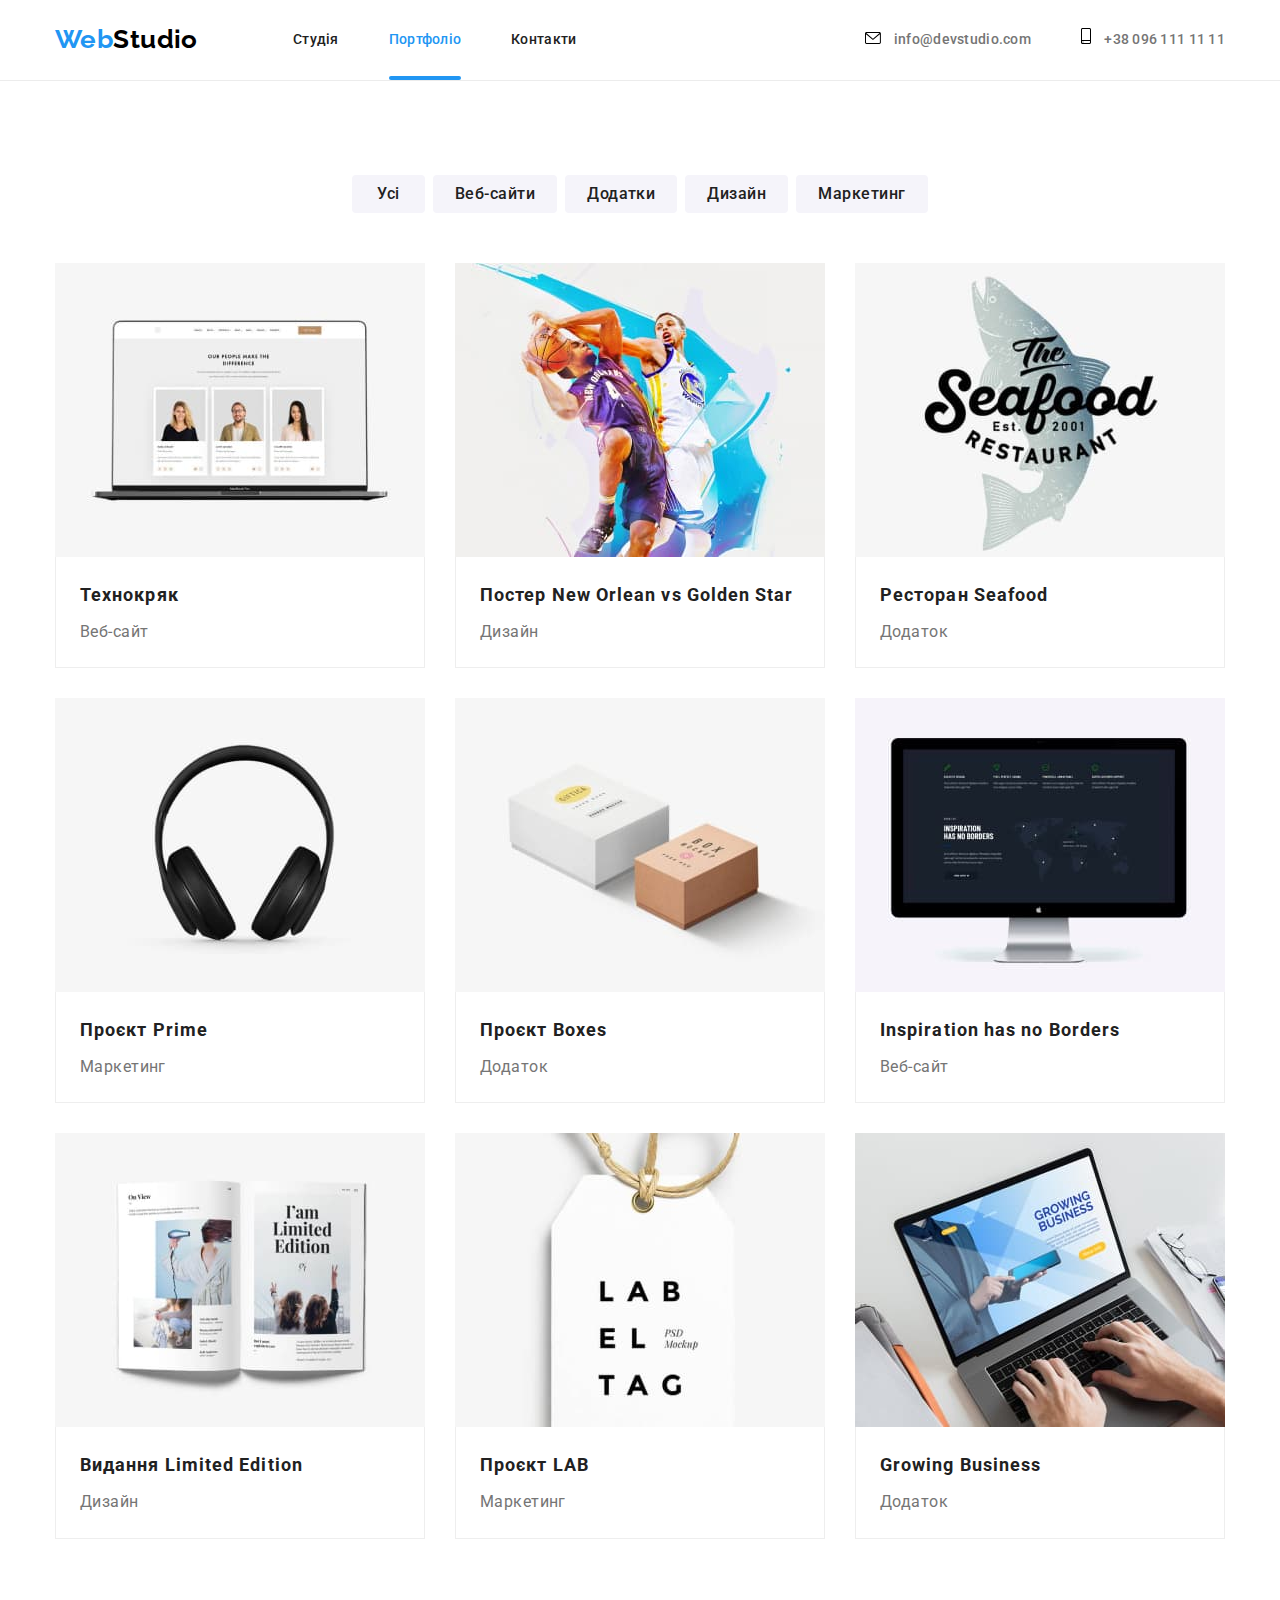
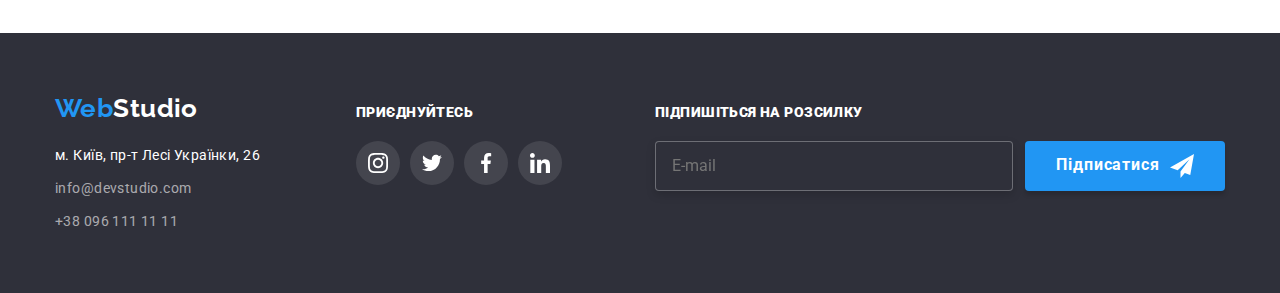
==== portfolio.html @ 0e0847c5 "копіює файли з д/з №7" ====
<!DOCTYPE html>
<html lang="uk">
  <head>
    <meta charset="UTF-8" />
    <meta http-equiv="X-UA-Compatible" content="IE=edge" />
    <meta name="viewport" content="width=device-width, initial-scale=1.0" />
    <title>Портфоліо</title>
    <link
      href="https://fonts.googleapis.com/css2?family=Raleway:wght@700&family=Roboto:wght@400;500;700;900&display=swap"
      rel="stylesheet"
    />
    <link
      rel="stylesheet"
      href="https://cdnjs.cloudflare.com/ajax/libs/modern-normalize/1.1.0/modern-normalize.min.css"
    />
    <link rel="stylesheet" href="./css/main.min.css">
    
  </head>
  <body>
    <!--Шапка сторінки-->
    <header class="page-header">
      <div class="container header-container">
        <nav class="header-nav">
          <a href="./portfolio.html" class="logo-header list">
            Web<span class="span">Studio</span>
          </a>
          <ul class="site-nav">
            <li class="header-item">
              <a href="./index.html" class="list">Студія</a>
            </li>
            <li class="header-item">
              <a href="" class="link current list">Портфоліо</a>
            </li>
            <li class="header-item"><a href="" class="list">Контакти</a></li>
          </ul>
        </nav>
        <ul class="auth-nav">
          <li class="header-item">
            <a href="mailto:info@devstudio.com" class="list"
              ><svg width="16" height="12" class="header-icon">
                <use href="./images/icons.svg#icon-envelope"></use>
              </svg>
              info@devstudio.com</a
            >
          </li>
          <li class="header-item">
            <a href="tel:+38096111111" class="list"
              ><svg width="10" height="16" class="header-icon">
                <use href="./images/icons.svg#icon-smartphone"></use>
              </svg>
              +38 096 111 11 11</a
            >
          </li>
        </ul>
      </div>
    </header>
    <main>
      <!--hero-->
      <section class="section">
        <div class="container">
          <h1 class="is-hidden">Наші роботи</h1>
          <ul class="btn-list">
            <li class="btn-item">
              <button type="button" class="button-prime">Усі</button>
            </li>
            <li class="btn-item">
              <button type="button" class="button-secondary">Веб-сайти</button>
            </li>
            <li class="btn-item">
              <button type="button" class="button-secondary">Додатки</button>
            </li>
            <li class="btn-item">
              <button type="button" class="button-secondary">Дизайн</button>
            </li>
            <li class="btn-item">
              <button type="button" class="button-secondary">Маркетинг</button>
            </li>
          </ul>
          <ul class="card-list">
            <li class="line">
              <a href="" class="card-link">
                <div class="card-wrapper">
                  <img
                    src="./images/imgportfolio/img1.jpg"
                    alt="project1"
                    width="370"
                  />
                  <div class="card-overlay">
                    <p class="card-overlay-text">
                      Ресурс пропонує комплексні пропозиції з різним рівнем
                      функціоналу та сервісів. Все це дозволить відвідувачу
                      отримати вичерпні відомості про компанію чи приватну
                      особу.
                    </p>
                  </div>
                </div>

                <div class="sign">
                  <h2 class="prt-title">Технокряк</h2>
                  <p class="prt-text">Веб-сайт</p>
                </div>
              </a>
            </li>
            <li class="line">
              <a href="" class="card-link">
                <div class="card-wrapper">
                  <img
                    src="./images/imgportfolio/img2.jpg"
                    alt="project1"
                    width="370"
                  />
                  <div class="card-overlay">
                    <p class="card-overlay-text">
                      Ресурс пропонує комплексні пропозиції з різним рівнем
                      функціоналу та сервісів. Все це дозволить відвідувачу
                      отримати вичерпні відомості про компанію чи приватну
                      особу.
                    </p>
                  </div>
                </div>
                <div class="sign">
                  <h2 class="prt-title">Постер New Orlean vs Golden Star</h2>
                  <p class="prt-text">Дизайн</p>
                </div>
              </a>
            </li>
            <li class="line">
              <a href="" class="card-link">
                <div class="card-wrapper">
                  <img
                    src="./images/imgportfolio/img3.jpg"
                    alt="project1"
                    width="370"
                  />
                  <div class="card-overlay">
                    <p class="card-overlay-text">
                      Ресурс пропонує комплексні пропозиції з різним рівнем
                      функціоналу та сервісів. Все це дозволить відвідувачу
                      отримати вичерпні відомості про компанію чи приватну
                      особу.
                    </p>
                  </div>
                </div>
                <div class="sign">
                  <h2 class="prt-title">Ресторан Seafood</h2>
                  <p class="prt-text">Додаток</p>
                </div>
              </a>
            </li>
            <li class="line">
              <a href="" class="card-link">
                <div class="card-wrapper">
                  <img
                    src="./images/imgportfolio/img4.jpg"
                    alt="project1"
                    width="370"
                  />
                  <div class="card-overlay">
                    <p class="card-overlay-text">
                      Ресурс пропонує комплексні пропозиції з різним рівнем
                      функціоналу та сервісів. Все це дозволить відвідувачу
                      отримати вичерпні відомості про компанію чи приватну
                      особу.
                    </p>
                  </div>
                </div>
                <div class="sign">
                  <h2 class="prt-title">Проєкт Prime</h2>
                  <p class="prt-text">Маркетинг</p>
                </div>
              </a>
            </li>
            <li class="line">
              <a href="" class="card-link">
                <div class="card-wrapper">
                  <img
                    src="./images/imgportfolio/img5.jpg"
                    alt="project1"
                    width="370"
                  />
                  <div class="card-overlay">
                    <p class="card-overlay-text">
                      Ресурс пропонує комплексні пропозиції з різним рівнем
                      функціоналу та сервісів. Все це дозволить відвідувачу
                      отримати вичерпні відомості про компанію чи приватну
                      особу.
                    </p>
                  </div>
                </div>
                <div class="sign">
                  <h2 class="prt-title">Проєкт Boxes</h2>
                  <p class="prt-text">Додаток</p>
                </div>
              </a>
            </li>
            <li class="line">
              <a href="" class="card-link">
                <div class="card-wrapper">
                  <img
                    src="./images/imgportfolio/img6.jpg"
                    alt="project1"
                    width="370"
                  />
                  <div class="card-overlay">
                    <p class="card-overlay-text">
                      Ресурс пропонує комплексні пропозиції з різним рівнем
                      функціоналу та сервісів. Все це дозволить відвідувачу
                      отримати вичерпні відомості про компанію чи приватну
                      особу.
                    </p>
                  </div>
                </div>
                <div class="sign">
                  <h2 class="prt-title">Inspiration has no Borders</h2>
                  <p class="prt-text">Веб-сайт</p>
                </div>
              </a>
            </li>
            <li class="line">
              <a href="" class="card-link">
                <div class="card-wrapper">
                  <img
                    src="./images/imgportfolio/img7.jpg"
                    alt="project1"
                    width="370"
                  />
                  <div class="card-overlay">
                    <p class="card-overlay-text">
                      Ресурс пропонує комплексні пропозиції з різним рівнем
                      функціоналу та сервісів. Все це дозволить відвідувачу
                      отримати вичерпні відомості про компанію чи приватну
                      особу.
                    </p>
                  </div>
                </div>
                <div class="sign">
                  <h2 class="prt-title">Видання Limited Edition</h2>
                  <p class="prt-text">Дизайн</p>
                </div>
              </a>
            </li>
            <li class="line">
              <a href="" class="card-link">
                <div class="card-wrapper">
                  <img
                    src="./images/imgportfolio/img8.jpg"
                    alt="project1"
                    width="370"
                  />
                  <div class="card-overlay">
                    <p class="card-overlay-text">
                      Ресурс пропонує комплексні пропозиції з різним рівнем
                      функціоналу та сервісів. Все це дозволить відвідувачу
                      отримати вичерпні відомості про компанію чи приватну
                      особу.
                    </p>
                  </div>
                </div>
                <div class="sign">
                  <h2 class="prt-title">Проєкт LAB</h2>
                  <p class="prt-text">Маркетинг</p>
                </div>
              </a>
            </li>
            <li class="line">
              <a href="" class="card-link">
                <div class="card-wrapper">
                  <img
                    src="./images/imgportfolio/img9.jpg"
                    alt="project1"
                    width="370"
                  />
                  <div class="card-overlay">
                    <p class="card-overlay-text">
                      Ресурс пропонує комплексні пропозиції з різним рівнем
                      функціоналу та сервісів. Все це дозволить відвідувачу
                      отримати вичерпні відомості про компанію чи приватну
                      особу.
                    </p>
                  </div>
                </div>
                <div class="sign">
                  <h2 class="prt-title">Growing Business</h2>
                  <p class="prt-text">Додаток</p>
                </div>
              </a>
            </li>
          </ul>
        </div>
      </section>
    </main>
    <!-- Footer -->
    <footer class="page-footer">
      <div class="container flex">
        <div class="first-div">
          <a href="./index.html" class="logo-footer list">
            Web<span class="mark">Studio</span>
          </a>
          <address class="address">
            <ul class="footer-list">
              <li class="footer-item">
                <a
                  href="https://goo.gl/maps/UusphTAn3EJaoA5W8"
                  target="_blank"
                  rel="noopener noreferrer"
                  class="address-link roll"
                  >м. Київ, пр-т Лесі Українки, 26</a
                >
              </li>
              <li class="footer-item">
                <a href="mailto:info@devstudio.com" class="footer-link roll"
                  >info@devstudio.com</a
                >
              </li>
              <li class="footer-item">
                <a href="tel:+38096111111" class="footer-link roll"
                  >+38 096 111 11 11</a
                >
              </li>
            </ul>
          </address>
        </div>
        <div class="second-div">
          <p class="footer-title"><b>приєднуйтесь</b></p>
          <ul class="roster">
            <li class="footer-point">
              <a href="" class="link-icon">
                <svg class="footer-icon">
                  <use href="./images/icons.svg#icon-instagram2"></use>
                </svg>
              </a>
            </li>
            <li class="footer-point">
              <a href="" class="link-icon">
                <svg class="footer-icon">
                  <use href="./images/icons.svg#icon-twitter2"></use>
                </svg>
              </a>
            </li>
            <li class="footer-point">
              <a href="" class="link-icon">
                <svg class="footer-icon">
                  <use href="./images/icons.svg#icon-facebook2"></use>
                </svg>
              </a>
            </li>
            <li class="footer-point">
              <a href="" class="link-icon">
                <svg class="footer-icon">
                  <use href="./images/icons.svg#icon-linkedin2"></use>
                </svg>
              </a>
            </li>
          </ul>
        </div>
        <div class="form-div">
          <p class="form-title"><b>Підпишіться на розсилку</b></p>
          <form>
            <label class="footer-field">
              <input
                class="footer-form-input"
                type="text"
                name="user_mail"
                placeholder="E-mail"
              />
              <button class="footer-form-btn" type="submit">
                Підписатися
                <svg width="24" height="24">
                  <use href="./images/icons.svg#icon-send"></use>
                </svg>
              </button>
            </label>
          </form>
        </div>
      </div>
    </footer>
  </body>
</html>
---- css/main.min.css ----
h1,h2,h3,h4,h5,h6,ul,p{margin:0}ul{padding-left:0}img{display:block}body{background-color:#fff;color:#757575;font-family:Roboto,sans-serif;font-weight:400;font-size:14px;line-height:1.7;letter-spacing:.03em}.container{width:1200px;margin-left:auto;margin-right:auto;padding-left:15px;padding-right:15px}.page-header{border-bottom:1px solid #ececec}.logo-header{color:#2196f3;font-family:Raleway,sans-serif;font-weight:700;font-size:26px;line-height:1.2;text-decoration:none;width:145px}.header-container{display:-webkit-box;display:-ms-flexbox;display:flex;-webkit-box-align:center;-ms-flex-align:center;align-items:center}.header-item{position:relative}.header-item:not(:last-child){margin-right:50px}.header-icon{margin-right:10px;-webkit-transition-duration:250ms;transition-duration:250ms;-webkit-transition-timing-function:cubic-bezier(0.4, 0, 0.2, 1);transition-timing-function:cubic-bezier(0.4, 0, 0.2, 1)}.list:hover .header-icon,.list:focus .header-icon{fill:#2196f3}.span{color:#000}.mark{color:#fff}.site-nav{list-style:none;display:-webkit-box;display:-ms-flexbox;display:flex;margin-left:93px}.site-nav a{color:#212121;text-decoration:none;font-weight:500;line-height:1.14;letter-spacing:.02em;padding-top:32px;padding-bottom:32px;display:block}.auth-nav{list-style:none;display:-webkit-box;display:-ms-flexbox;display:flex;margin-left:auto}.auth-nav a{color:#757575;text-decoration:none;font-weight:500;line-height:1.14;letter-spacing:.02em;padding-top:32px;padding-bottom:32px;margin:auto}.header-nav{display:-webkit-box;display:-ms-flexbox;display:flex;-webkit-box-align:center;-ms-flex-align:center;align-items:center}.list{-webkit-transition-duration:250ms;transition-duration:250ms;-webkit-transition-timing-function:cubic-bezier(0.4, 0, 0.2, 1);transition-timing-function:cubic-bezier(0.4, 0, 0.2, 1)}.list:hover,.list:focus{color:#2196f3}.roll{-webkit-transition-duration:250ms;transition-duration:250ms;-webkit-transition-timing-function:cubic-bezier(0.4, 0, 0.2, 1);transition-timing-function:cubic-bezier(0.4, 0, 0.2, 1)}.roll:hover,.roll:focus{color:#fff}.link.current{color:#2196f3}.link.current::after{content:"";position:absolute;bottom:0;left:0;display:block;width:100%;height:4px;border-radius:2px;background-color:#2196f3}.hero{background-image:-webkit-gradient(linear, left top, left bottom, from(rgba(47, 48, 58, 0.4)), to(rgba(47, 48, 58, 0.4))),url("../images/hero/Img.jpg");background-image:linear-gradient(rgba(47, 48, 58, 0.4), rgba(47, 48, 58, 0.4)),url("../images/hero/Img.jpg");background-repeat:no-repeat;background-position:center;text-align:center;padding-top:200px;padding-bottom:200px;max-width:1600px;height:600px;margin:0 auto}.hero-title{color:#fff;font-weight:900;font-size:44px;line-height:1.4;letter-spacing:.06em;text-transform:uppercase;width:696px;margin-bottom:30px;margin-left:auto;margin-right:auto}.card-list{list-style:none;margin-top:50px;display:-webkit-box;display:-ms-flexbox;display:flex;-ms-flex-wrap:wrap;flex-wrap:wrap}.card-link{text-decoration:none;color:inherit;display:block;-webkit-transition-duration:250ms;transition-duration:250ms;-webkit-transition-timing-function:cubic-bezier(0.4, 0, 0.2, 1);transition-timing-function:cubic-bezier(0.4, 0, 0.2, 1)}.card-link:hover,.card-link:focus{-webkit-box-shadow:0px 1px 1px rgba(0,0,0,.12),0px 4px 4px rgba(0,0,0,.06),1px 4px 6px rgba(0,0,0,.16);box-shadow:0px 1px 1px rgba(0,0,0,.12),0px 4px 4px rgba(0,0,0,.06),1px 4px 6px rgba(0,0,0,.16)}.card-wrapper{position:relative;overflow:hidden}.card-overlay{position:absolute;top:0;left:0;display:-webkit-box;display:-ms-flexbox;display:flex;-webkit-box-align:center;-ms-flex-align:center;align-items:center;padding:63px 24px;-webkit-transform:translateY(100%);transform:translateY(100%);-webkit-transition:-webkit-transform 250ms ease-in-out;transition:-webkit-transform 250ms ease-in-out;transition:transform 250ms ease-in-out;transition:transform 250ms ease-in-out, -webkit-transform 250ms ease-in-out;width:100%;height:100%;background-color:rgba(33,150,243,.9)}.card-link:hover .card-overlay{-webkit-transform:translateY(0);transform:translateY(0)}.card-overlay-text{color:#fff;font-size:18px;line-height:1.56}.line{width:370px;margin-right:30px;margin-bottom:30px}.line:nth-last-child(-n+3){margin-bottom:0}.line:nth-child(3n){margin-right:0}.sign{padding:20px 24px;border:1px solid #eee;margin:0;border-top:0}.features-list{list-style:none;display:-webkit-box;display:-ms-flexbox;display:flex;-webkit-box-pack:center;-ms-flex-pack:center;justify-content:center}.features-list__content{width:270px;height:120px;background-color:#f5f4fa;margin-bottom:30px;display:-webkit-box;display:-ms-flexbox;display:flex;-webkit-box-align:center;-ms-flex-align:center;align-items:center;-webkit-box-pack:center;-ms-flex-pack:center;justify-content:center;border-radius:4px}.features-list__item{width:270px}.features-list__item:not(:last-child){margin-right:30px}.features-list__title{color:#212121;font-weight:700;font-size:14px;line-height:1.14;text-transform:uppercase;margin-bottom:10px;width:270px;height:16px}.section{padding-top:94px;padding-bottom:94px}.section__title{color:#212121;font-weight:700;font-size:36px;line-height:1.17;text-align:center;margin-bottom:50px}.section--work{padding-top:0}.is-hidden{display:none}.work-list{list-style:none;display:-webkit-box;display:-ms-flexbox;display:flex;-webkit-box-pack:center;-ms-flex-pack:center;justify-content:center}.work-list__item{width:370px;margin-right:30px;margin-bottom:30px}.work-list__item:nth-last-child(-n+3){margin-bottom:0}.work-list__item:nth-child(3n){margin-right:0}.work-list__wrapper{position:relative}.work-list__overlay{display:-webkit-box;display:-ms-flexbox;display:flex;-webkit-box-pack:center;-ms-flex-pack:center;justify-content:center;-webkit-box-align:center;-ms-flex-align:center;align-items:center;background-color:rgba(47,48,58,.8);width:370px;height:70px;position:absolute;left:0;bottom:0}.work-list__text{color:#fff;font-weight:700;line-height:1.14;text-align:center;text-transform:uppercase}.section--bc{background-color:#f5f4fa}.team-list{list-style:none;display:-webkit-box;display:-ms-flexbox;display:flex;-webkit-box-pack:center;-ms-flex-pack:center;justify-content:center}.team-list__title{color:#212121;font-weight:500;font-size:16px;line-height:1.2;text-align:center;margin-bottom:10px}.team-list__text{font-size:16px;line-height:1.2;text-align:center}.team-list__item{width:270px;background-color:#fff;-webkit-box-shadow:0px 1px 3px rgba(0,0,0,.12),0px 1px 1px rgba(0,0,0,.14),0px 2px 1px rgba(0,0,0,.2);box-shadow:0px 1px 3px rgba(0,0,0,.12),0px 1px 1px rgba(0,0,0,.14),0px 2px 1px rgba(0,0,0,.2);border-radius:0px 0px 4px 4px}.team-list__item:not(:last-child){margin-right:30px}.team-list__content{padding-top:30px;padding-bottom:30px}.icon-list{list-style:none;display:-webkit-box;display:-ms-flexbox;display:flex;-webkit-box-align:center;-ms-flex-align:center;align-items:center;-webkit-box-pack:center;-ms-flex-pack:center;justify-content:center;margin-left:32px;margin-right:32px;margin-top:16px}.icon-list__item{width:44px;height:44px}.icon-list__item:not(:last-child){margin-right:10px}.icon-list__link{width:100%;height:100%;display:-webkit-box;display:-ms-flexbox;display:flex;-webkit-box-align:center;-ms-flex-align:center;align-items:center;-webkit-box-pack:center;-ms-flex-pack:center;justify-content:center;border-radius:50%;-webkit-transition-duration:250ms;transition-duration:250ms;-webkit-transition-timing-function:cubic-bezier(0.4, 0, 0.2, 1);transition-timing-function:cubic-bezier(0.4, 0, 0.2, 1)}.icon-list__link:hover,.icon-list__link:focus{background-color:#2196f3}.icon-list__svg{width:20px;height:20px;fill:#afb1b8;-webkit-transition-duration:250ms;transition-duration:250ms;-webkit-transition-timing-function:cubic-bezier(0.4, 0, 0.2, 1);transition-timing-function:cubic-bezier(0.4, 0, 0.2, 1)}.icon-list__link:hover .icon-list__svg,.icon-list__link:focus .icon-list__svg{fill:#fff}.client-list{list-style:none;display:-webkit-box;display:-ms-flexbox;display:flex;-webkit-box-align:center;-ms-flex-align:center;align-items:center;-webkit-box-pack:center;-ms-flex-pack:center;justify-content:center}.client-point:not(:last-child){margin-right:30px}.client-link{width:170px;height:92px;border:1px solid #afb1b8;border-radius:4px;cursor:pointer;display:-webkit-box;display:-ms-flexbox;display:flex;-webkit-box-align:center;-ms-flex-align:center;align-items:center;-webkit-box-pack:center;-ms-flex-pack:center;justify-content:center;-webkit-transition-duration:250ms;transition-duration:250ms;-webkit-transition-timing-function:cubic-bezier(0.4, 0, 0.2, 1);transition-timing-function:cubic-bezier(0.4, 0, 0.2, 1)}.client-link:hover,.client-link:focus{border:1px solid #2196f3}.client-icon{width:106px;height:60px;fill:#afb1b8;-webkit-transition-duration:250ms;transition-duration:250ms;-webkit-transition-timing-function:cubic-bezier(0.4, 0, 0.2, 1);transition-timing-function:cubic-bezier(0.4, 0, 0.2, 1)}.client-link:hover .client-icon,.client-link:focus .client-icon{fill:#2196f3}.button{color:#fff;background-color:#2196f3;font-family:inherit;font-weight:700;font-size:16px;line-height:1.9;letter-spacing:.06em;cursor:pointer;border:none;padding:10px 32px;border-radius:4px;-webkit-transition-duration:250ms;transition-duration:250ms;-webkit-transition-timing-function:cubic-bezier(0.4, 0, 0.2, 1);transition-timing-function:cubic-bezier(0.4, 0, 0.2, 1)}.button:hover,.button:focus{background-color:#188ce8}.btn-list{list-style:none;display:-webkit-box;display:-ms-flexbox;display:flex;-webkit-box-pack:center;-ms-flex-pack:center;justify-content:center}.button-prime{color:#212121;background-color:#f5f4fa;font-family:inherit;font-weight:500;font-size:16px;line-height:1.6;letter-spacing:.03em;cursor:pointer;padding:6px 25px;border-radius:4px;border:none;-webkit-transition-duration:250ms;transition-duration:250ms;-webkit-transition-timing-function:cubic-bezier(0.4, 0, 0.2, 1);transition-timing-function:cubic-bezier(0.4, 0, 0.2, 1)}.button-prime:hover,.button-prime:focus{color:#fff;background-color:#2196f3;-webkit-box-shadow:0px 3px 1px rgba(0,0,0,.1),0px 1px 2px rgba(0,0,0,.08),0px 2px 2px rgba(0,0,0,.12);box-shadow:0px 3px 1px rgba(0,0,0,.1),0px 1px 2px rgba(0,0,0,.08),0px 2px 2px rgba(0,0,0,.12)}.button-secondary{color:#212121;background-color:#f5f4fa;font-family:inherit;font-weight:500;font-size:16px;line-height:1.6;letter-spacing:.03em;cursor:pointer;padding:6px 22px;border-radius:4px;border:none;-webkit-transition-duration:250ms;transition-duration:250ms;-webkit-transition-timing-function:cubic-bezier(0.4, 0, 0.2, 1);transition-timing-function:cubic-bezier(0.4, 0, 0.2, 1)}.button-secondary:hover,.button-secondary:focus{color:#fff;background-color:#2196f3;-webkit-box-shadow:0px 3px 1px rgba(0,0,0,.1),0px 1px 2px rgba(0,0,0,.08),0px 2px 2px rgba(0,0,0,.12);box-shadow:0px 3px 1px rgba(0,0,0,.1),0px 1px 2px rgba(0,0,0,.08),0px 2px 2px rgba(0,0,0,.12)}.btn-item:not(:last-child){margin-right:8px}.prt-title{color:#212121;font-weight:700;font-size:18px;line-height:2;letter-spacing:.06em;margin-bottom:4px}.prt-text{font-size:16px;line-height:1.9}.page-footer{background-color:#2f303a;padding-top:60px;padding-bottom:60px}.logo-footer{color:#2196f3;font-family:Raleway,sans-serif;font-weight:700;font-size:26px;line-height:1.2;text-decoration:none;display:block;margin-bottom:20px}.footer-list{list-style:none}.footer-list a{text-decoration:none}.footer-link{color:rgba(255,255,255,.6);width:231px;display:block}.address-link{color:#fff;width:231px;display:block}.address{font-style:normal}.footer-item:not(:last-child){margin-bottom:9px}.flex{display:-webkit-box;display:-ms-flexbox;display:flex;-webkit-box-align:baseline;-ms-flex-align:baseline;align-items:baseline}.roster{list-style:none;display:-webkit-box;display:-ms-flexbox;display:flex;-webkit-box-align:center;-ms-flex-align:center;align-items:center;-webkit-box-pack:center;-ms-flex-pack:center;justify-content:center}.footer-title{font-weight:700;line-height:1.14;text-transform:uppercase;color:#fff;margin-bottom:20px}.footer-point{width:44px;height:44px}.footer-point:not(:last-child){margin-right:10px}.link-icon{width:100%;height:100%;display:-webkit-box;display:-ms-flexbox;display:flex;-webkit-box-align:center;-ms-flex-align:center;align-items:center;-webkit-box-pack:center;-ms-flex-pack:center;justify-content:center;border-radius:50%;background-color:rgba(255,255,255,.1);-webkit-transition-duration:250ms;transition-duration:250ms;-webkit-transition-timing-function:cubic-bezier(0.4, 0, 0.2, 1);transition-timing-function:cubic-bezier(0.4, 0, 0.2, 1)}.link-icon:hover,.link-icon:focus{background-color:#2196f3}.footer-icon{width:20px;height:20px}.second-div{margin-left:70px}.form-div{margin-left:93px}.form-title{font-weight:700;line-height:1.14;text-transform:uppercase;color:#fff;margin-bottom:20px}.footer-field{display:-webkit-box;display:-ms-flexbox;display:flex}.footer-form-input{color:rgba(255,255,255,.6);background-color:#2f303a;width:358px;height:50px;padding-left:16px;font-size:16px;line-height:1.25;outline:rgba(0,0,0,0);border:1px solid rgba(255,255,255,.3);-webkit-filter:drop-shadow(0px 4px 4px rgba(0, 0, 0, 0.15));filter:drop-shadow(0px 4px 4px rgba(0, 0, 0, 0.15));border-radius:4px}.footer-form-btn{color:#fff;background-color:#2196f3;width:200px;height:50px;font-family:inherit;font-weight:700;font-size:16px;line-height:1.9;letter-spacing:.06em;cursor:pointer;border:none;padding:10px 28px;margin-left:12px;display:-webkit-box;display:-ms-flexbox;display:flex;-webkit-box-align:center;-ms-flex-align:center;align-items:center;-webkit-box-pack:center;-ms-flex-pack:center;justify-content:center;gap:10px;-webkit-box-shadow:0px 4px 4px rgba(0,0,0,.15);box-shadow:0px 4px 4px rgba(0,0,0,.15);border-radius:4px}.backdrop{position:fixed;top:0;left:0;width:100%;height:100%;background-color:rgba(0,0,0,.2);opacity:1;visibility:visible;pointer-events:initial;-webkit-transition:opacity 150ms linear,visibility 150ms linear;transition:opacity 150ms linear,visibility 150ms linear}.backdrop.is-hidden{opacity:0;pointer-events:none}.backdrop.is-hidden .modal{-webkit-transform:translate(-50%, -50%) scale(1.2);transform:translate(-50%, -50%) scale(1.2)}.modal{position:absolute;top:50%;left:50%;-webkit-transform:translate(-50%, -50%) scale(1);transform:translate(-50%, -50%) scale(1);-webkit-transition:-webkit-transform 250ms cubic-bezier(0.4, 0, 0.2, 1);transition:-webkit-transform 250ms cubic-bezier(0.4, 0, 0.2, 1);transition:transform 250ms cubic-bezier(0.4, 0, 0.2, 1);transition:transform 250ms cubic-bezier(0.4, 0, 0.2, 1), -webkit-transform 250ms cubic-bezier(0.4, 0, 0.2, 1);width:528px;height:581px;background-color:#fff;-webkit-box-shadow:0px 1px 3px rgba(0,0,0,.12),0px 1px 1px rgba(0,0,0,.14),0px 2px 1px rgba(0,0,0,.2);box-shadow:0px 1px 3px rgba(0,0,0,.12),0px 1px 1px rgba(0,0,0,.14),0px 2px 1px rgba(0,0,0,.2);border-radius:4px;padding:40px}.close-btn{position:absolute;top:10px;right:10px;display:-webkit-box;display:-ms-flexbox;display:flex;-webkit-box-pack:center;-ms-flex-pack:center;justify-content:center;-webkit-box-align:center;-ms-flex-align:center;align-items:center;width:30px;height:30px;background:#fff;border:1px solid rgba(0,0,0,.1);border-radius:50%;padding:0;cursor:pointer}.close-btn-icon{width:18px;height:18px;-webkit-transition-duration:250ms;transition-duration:250ms;-webkit-transition-timing-function:cubic-bezier(0.4, 0, 0.2, 1);transition-timing-function:cubic-bezier(0.4, 0, 0.2, 1)}.close-btn:hover .close-btn-icon,.close-btn:focus .close-btn-icon{fill:#2196f3}.modal-text{color:#212121;font-weight:700;font-size:20px;line-height:1.15;text-align:center;margin-bottom:12px}.form-group{margin-bottom:20px}.form-field{display:block;position:relative}.form-field:not(:last-child){margin-bottom:10px}.form-label{color:#757575;font-size:12px;line-height:1.17;letter-spacing:.01em;margin-bottom:4px}.form-input{width:448px;height:40px;outline:rgba(0,0,0,0);padding-left:40px;border:1px solid rgba(33,33,33,.2);border-radius:4px;cursor:pointer;-webkit-transition-duration:250ms;transition-duration:250ms;-webkit-transition-timing-function:cubic-bezier(0.4, 0, 0.2, 1);transition-timing-function:cubic-bezier(0.4, 0, 0.2, 1)}.form-input:hover,.form-input:focus{border:1px solid #2196f3}.form-icon{position:absolute;top:50%;left:12px;width:18px;height:18px;fill:#212121;-webkit-transition-duration:250ms;transition-duration:250ms;-webkit-transition-timing-function:cubic-bezier(0.4, 0, 0.2, 1);transition-timing-function:cubic-bezier(0.4, 0, 0.2, 1)}.form-input:hover+.form-icon,.form-input:focus+.form-icon{fill:#2196f3}.form-message{color:rgba(117,117,117,.5);font-size:12px;line-height:1.17;letter-spacing:.01em;width:448px;height:120px;outline:rgba(0,0,0,0);resize:none;padding:12px 16px;border:1px solid rgba(33,33,33,.2);border-radius:4px}.form-agreement{display:-webkit-box;display:-ms-flexbox;display:flex;-webkit-box-align:center;-ms-flex-align:center;align-items:center;-webkit-box-pack:center;-ms-flex-pack:center;justify-content:center;margin-bottom:30px}.form-checkbox{-webkit-appearance:none;-moz-appearance:none;appearance:none}.icon-check .unchecked{opacity:1}.form-checkbox:checked+.icon-check .unchecked{opacity:0}.icon-check .checked{opacity:0}.form-checkbox:checked+.icon-check .checked{opacity:1}.form-agreement-text{margin-left:10px}.form-agreement-link{color:#2196f3;text-decoration:none;border-bottom:1px solid #2196f3}.form-btn{color:#fff;background-color:#2196f3;width:200px;height:50px;font-family:inherit;font-weight:700;font-size:16px;line-height:1.9;letter-spacing:.06em;cursor:pointer;border:none;padding:10px 52px;-webkit-box-shadow:0px 4px 4px rgba(0,0,0,.15);box-shadow:0px 4px 4px rgba(0,0,0,.15);border-radius:4px;display:-webkit-box;display:-ms-flexbox;display:flex;-webkit-box-align:center;-ms-flex-align:center;align-items:center;text-align:center;margin:0 auto}/*# sourceMappingURL=main.min.css.map */
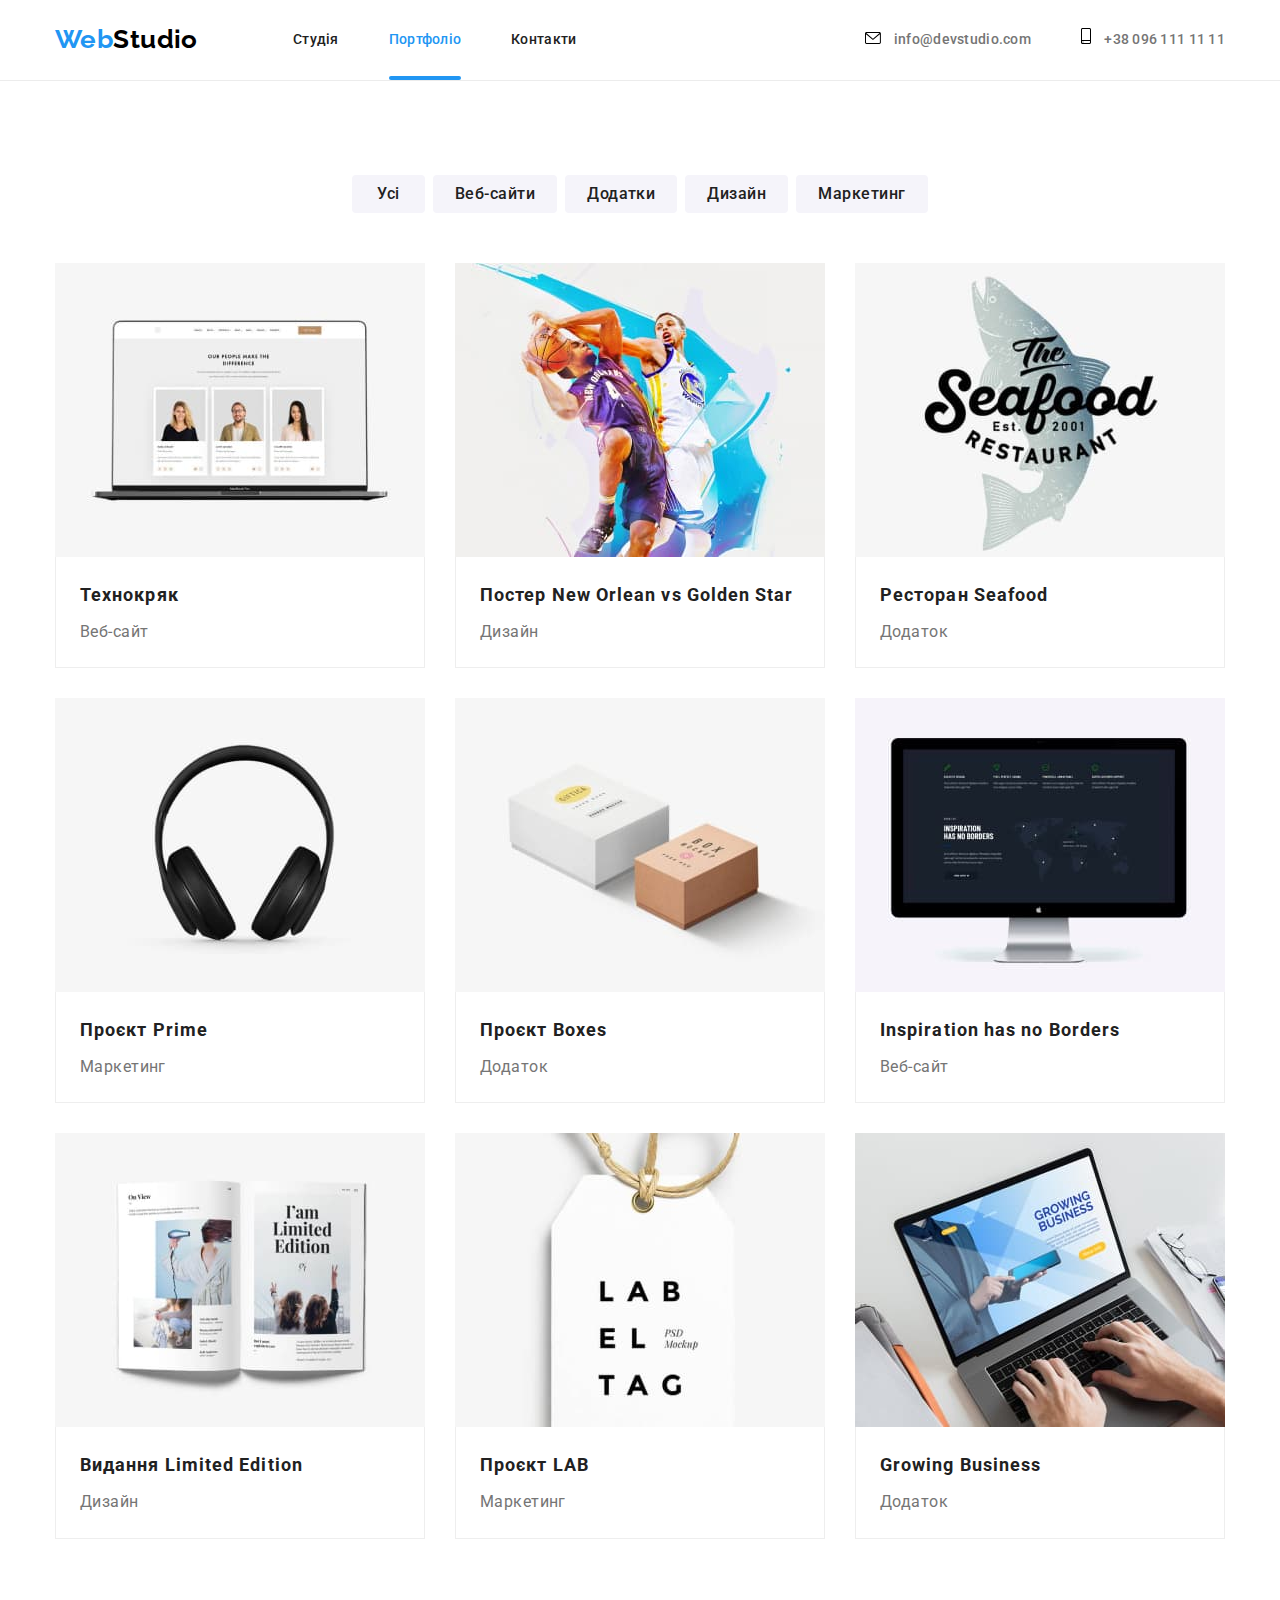
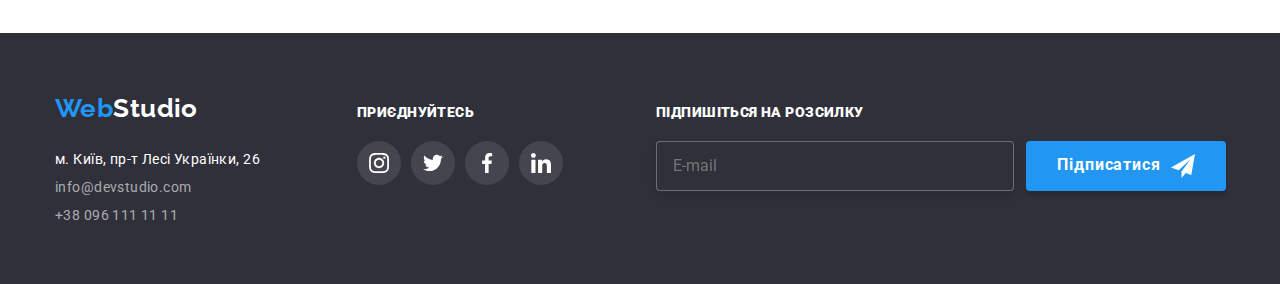
==== commit f0b66604: "Mobile First" ====
--- a/portfolio.html
+++ b/portfolio.html
@@ -35,7 +35,7 @@
           </ul>
         </nav>
         <ul class="auth-nav">
-          <li class="header-item">
+          <li class="header-item__nav">
             <a href="mailto:info@devstudio.com" class="list"
               ><svg width="16" height="12" class="header-icon">
                 <use href="./images/icons.svg#icon-envelope"></use>
@@ -43,7 +43,7 @@
               info@devstudio.com</a
             >
           </li>
-          <li class="header-item">
+          <li class="header-item__nav">
             <a href="tel:+38096111111" class="list"
               ><svg width="10" height="16" class="header-icon">
                 <use href="./images/icons.svg#icon-smartphone"></use>
--- a/css/main.min.css
+++ b/css/main.min.css
@@ -1 +1 @@
-h1,h2,h3,h4,h5,h6,ul,p{margin:0}ul{padding-left:0}img{display:block}body{background-color:#fff;color:#757575;font-family:Roboto,sans-serif;font-weight:400;font-size:14px;line-height:1.7;letter-spacing:.03em}.container{width:1200px;margin-left:auto;margin-right:auto;padding-left:15px;padding-right:15px}.page-header{border-bottom:1px solid #ececec}.logo-header{color:#2196f3;font-family:Raleway,sans-serif;font-weight:700;font-size:26px;line-height:1.2;text-decoration:none;width:145px}.header-container{display:-webkit-box;display:-ms-flexbox;display:flex;-webkit-box-align:center;-ms-flex-align:center;align-items:center}.header-item{position:relative}.header-item:not(:last-child){margin-right:50px}.header-icon{margin-right:10px;-webkit-transition-duration:250ms;transition-duration:250ms;-webkit-transition-timing-function:cubic-bezier(0.4, 0, 0.2, 1);transition-timing-function:cubic-bezier(0.4, 0, 0.2, 1)}.list:hover .header-icon,.list:focus .header-icon{fill:#2196f3}.span{color:#000}.mark{color:#fff}.site-nav{list-style:none;display:-webkit-box;display:-ms-flexbox;display:flex;margin-left:93px}.site-nav a{color:#212121;text-decoration:none;font-weight:500;line-height:1.14;letter-spacing:.02em;padding-top:32px;padding-bottom:32px;display:block}.auth-nav{list-style:none;display:-webkit-box;display:-ms-flexbox;display:flex;margin-left:auto}.auth-nav a{color:#757575;text-decoration:none;font-weight:500;line-height:1.14;letter-spacing:.02em;padding-top:32px;padding-bottom:32px;margin:auto}.header-nav{display:-webkit-box;display:-ms-flexbox;display:flex;-webkit-box-align:center;-ms-flex-align:center;align-items:center}.list{-webkit-transition-duration:250ms;transition-duration:250ms;-webkit-transition-timing-function:cubic-bezier(0.4, 0, 0.2, 1);transition-timing-function:cubic-bezier(0.4, 0, 0.2, 1)}.list:hover,.list:focus{color:#2196f3}.roll{-webkit-transition-duration:250ms;transition-duration:250ms;-webkit-transition-timing-function:cubic-bezier(0.4, 0, 0.2, 1);transition-timing-function:cubic-bezier(0.4, 0, 0.2, 1)}.roll:hover,.roll:focus{color:#fff}.link.current{color:#2196f3}.link.current::after{content:"";position:absolute;bottom:0;left:0;display:block;width:100%;height:4px;border-radius:2px;background-color:#2196f3}.hero{background-image:-webkit-gradient(linear, left top, left bottom, from(rgba(47, 48, 58, 0.4)), to(rgba(47, 48, 58, 0.4))),url("../images/hero/Img.jpg");background-image:linear-gradient(rgba(47, 48, 58, 0.4), rgba(47, 48, 58, 0.4)),url("../images/hero/Img.jpg");background-repeat:no-repeat;background-position:center;text-align:center;padding-top:200px;padding-bottom:200px;max-width:1600px;height:600px;margin:0 auto}.hero-title{color:#fff;font-weight:900;font-size:44px;line-height:1.4;letter-spacing:.06em;text-transform:uppercase;width:696px;margin-bottom:30px;margin-left:auto;margin-right:auto}.card-list{list-style:none;margin-top:50px;display:-webkit-box;display:-ms-flexbox;display:flex;-ms-flex-wrap:wrap;flex-wrap:wrap}.card-link{text-decoration:none;color:inherit;display:block;-webkit-transition-duration:250ms;transition-duration:250ms;-webkit-transition-timing-function:cubic-bezier(0.4, 0, 0.2, 1);transition-timing-function:cubic-bezier(0.4, 0, 0.2, 1)}.card-link:hover,.card-link:focus{-webkit-box-shadow:0px 1px 1px rgba(0,0,0,.12),0px 4px 4px rgba(0,0,0,.06),1px 4px 6px rgba(0,0,0,.16);box-shadow:0px 1px 1px rgba(0,0,0,.12),0px 4px 4px rgba(0,0,0,.06),1px 4px 6px rgba(0,0,0,.16)}.card-wrapper{position:relative;overflow:hidden}.card-overlay{position:absolute;top:0;left:0;display:-webkit-box;display:-ms-flexbox;display:flex;-webkit-box-align:center;-ms-flex-align:center;align-items:center;padding:63px 24px;-webkit-transform:translateY(100%);transform:translateY(100%);-webkit-transition:-webkit-transform 250ms ease-in-out;transition:-webkit-transform 250ms ease-in-out;transition:transform 250ms ease-in-out;transition:transform 250ms ease-in-out, -webkit-transform 250ms ease-in-out;width:100%;height:100%;background-color:rgba(33,150,243,.9)}.card-link:hover .card-overlay{-webkit-transform:translateY(0);transform:translateY(0)}.card-overlay-text{color:#fff;font-size:18px;line-height:1.56}.line{width:370px;margin-right:30px;margin-bottom:30px}.line:nth-last-child(-n+3){margin-bottom:0}.line:nth-child(3n){margin-right:0}.sign{padding:20px 24px;border:1px solid #eee;margin:0;border-top:0}.features-list{list-style:none;display:-webkit-box;display:-ms-flexbox;display:flex;-webkit-box-pack:center;-ms-flex-pack:center;justify-content:center}.features-list__content{width:270px;height:120px;background-color:#f5f4fa;margin-bottom:30px;display:-webkit-box;display:-ms-flexbox;display:flex;-webkit-box-align:center;-ms-flex-align:center;align-items:center;-webkit-box-pack:center;-ms-flex-pack:center;justify-content:center;border-radius:4px}.features-list__item{width:270px}.features-list__item:not(:last-child){margin-right:30px}.features-list__title{color:#212121;font-weight:700;font-size:14px;line-height:1.14;text-transform:uppercase;margin-bottom:10px;width:270px;height:16px}.section{padding-top:94px;padding-bottom:94px}.section__title{color:#212121;font-weight:700;font-size:36px;line-height:1.17;text-align:center;margin-bottom:50px}.section--work{padding-top:0}.is-hidden{display:none}.work-list{list-style:none;display:-webkit-box;display:-ms-flexbox;display:flex;-webkit-box-pack:center;-ms-flex-pack:center;justify-content:center}.work-list__item{width:370px;margin-right:30px;margin-bottom:30px}.work-list__item:nth-last-child(-n+3){margin-bottom:0}.work-list__item:nth-child(3n){margin-right:0}.work-list__wrapper{position:relative}.work-list__overlay{display:-webkit-box;display:-ms-flexbox;display:flex;-webkit-box-pack:center;-ms-flex-pack:center;justify-content:center;-webkit-box-align:center;-ms-flex-align:center;align-items:center;background-color:rgba(47,48,58,.8);width:370px;height:70px;position:absolute;left:0;bottom:0}.work-list__text{color:#fff;font-weight:700;line-height:1.14;text-align:center;text-transform:uppercase}.section--bc{background-color:#f5f4fa}.team-list{list-style:none;display:-webkit-box;display:-ms-flexbox;display:flex;-webkit-box-pack:center;-ms-flex-pack:center;justify-content:center}.team-list__title{color:#212121;font-weight:500;font-size:16px;line-height:1.2;text-align:center;margin-bottom:10px}.team-list__text{font-size:16px;line-height:1.2;text-align:center}.team-list__item{width:270px;background-color:#fff;-webkit-box-shadow:0px 1px 3px rgba(0,0,0,.12),0px 1px 1px rgba(0,0,0,.14),0px 2px 1px rgba(0,0,0,.2);box-shadow:0px 1px 3px rgba(0,0,0,.12),0px 1px 1px rgba(0,0,0,.14),0px 2px 1px rgba(0,0,0,.2);border-radius:0px 0px 4px 4px}.team-list__item:not(:last-child){margin-right:30px}.team-list__content{padding-top:30px;padding-bottom:30px}.icon-list{list-style:none;display:-webkit-box;display:-ms-flexbox;display:flex;-webkit-box-align:center;-ms-flex-align:center;align-items:center;-webkit-box-pack:center;-ms-flex-pack:center;justify-content:center;margin-left:32px;margin-right:32px;margin-top:16px}.icon-list__item{width:44px;height:44px}.icon-list__item:not(:last-child){margin-right:10px}.icon-list__link{width:100%;height:100%;display:-webkit-box;display:-ms-flexbox;display:flex;-webkit-box-align:center;-ms-flex-align:center;align-items:center;-webkit-box-pack:center;-ms-flex-pack:center;justify-content:center;border-radius:50%;-webkit-transition-duration:250ms;transition-duration:250ms;-webkit-transition-timing-function:cubic-bezier(0.4, 0, 0.2, 1);transition-timing-function:cubic-bezier(0.4, 0, 0.2, 1)}.icon-list__link:hover,.icon-list__link:focus{background-color:#2196f3}.icon-list__svg{width:20px;height:20px;fill:#afb1b8;-webkit-transition-duration:250ms;transition-duration:250ms;-webkit-transition-timing-function:cubic-bezier(0.4, 0, 0.2, 1);transition-timing-function:cubic-bezier(0.4, 0, 0.2, 1)}.icon-list__link:hover .icon-list__svg,.icon-list__link:focus .icon-list__svg{fill:#fff}.client-list{list-style:none;display:-webkit-box;display:-ms-flexbox;display:flex;-webkit-box-align:center;-ms-flex-align:center;align-items:center;-webkit-box-pack:center;-ms-flex-pack:center;justify-content:center}.client-point:not(:last-child){margin-right:30px}.client-link{width:170px;height:92px;border:1px solid #afb1b8;border-radius:4px;cursor:pointer;display:-webkit-box;display:-ms-flexbox;display:flex;-webkit-box-align:center;-ms-flex-align:center;align-items:center;-webkit-box-pack:center;-ms-flex-pack:center;justify-content:center;-webkit-transition-duration:250ms;transition-duration:250ms;-webkit-transition-timing-function:cubic-bezier(0.4, 0, 0.2, 1);transition-timing-function:cubic-bezier(0.4, 0, 0.2, 1)}.client-link:hover,.client-link:focus{border:1px solid #2196f3}.client-icon{width:106px;height:60px;fill:#afb1b8;-webkit-transition-duration:250ms;transition-duration:250ms;-webkit-transition-timing-function:cubic-bezier(0.4, 0, 0.2, 1);transition-timing-function:cubic-bezier(0.4, 0, 0.2, 1)}.client-link:hover .client-icon,.client-link:focus .client-icon{fill:#2196f3}.button{color:#fff;background-color:#2196f3;font-family:inherit;font-weight:700;font-size:16px;line-height:1.9;letter-spacing:.06em;cursor:pointer;border:none;padding:10px 32px;border-radius:4px;-webkit-transition-duration:250ms;transition-duration:250ms;-webkit-transition-timing-function:cubic-bezier(0.4, 0, 0.2, 1);transition-timing-function:cubic-bezier(0.4, 0, 0.2, 1)}.button:hover,.button:focus{background-color:#188ce8}.btn-list{list-style:none;display:-webkit-box;display:-ms-flexbox;display:flex;-webkit-box-pack:center;-ms-flex-pack:center;justify-content:center}.button-prime{color:#212121;background-color:#f5f4fa;font-family:inherit;font-weight:500;font-size:16px;line-height:1.6;letter-spacing:.03em;cursor:pointer;padding:6px 25px;border-radius:4px;border:none;-webkit-transition-duration:250ms;transition-duration:250ms;-webkit-transition-timing-function:cubic-bezier(0.4, 0, 0.2, 1);transition-timing-function:cubic-bezier(0.4, 0, 0.2, 1)}.button-prime:hover,.button-prime:focus{color:#fff;background-color:#2196f3;-webkit-box-shadow:0px 3px 1px rgba(0,0,0,.1),0px 1px 2px rgba(0,0,0,.08),0px 2px 2px rgba(0,0,0,.12);box-shadow:0px 3px 1px rgba(0,0,0,.1),0px 1px 2px rgba(0,0,0,.08),0px 2px 2px rgba(0,0,0,.12)}.button-secondary{color:#212121;background-color:#f5f4fa;font-family:inherit;font-weight:500;font-size:16px;line-height:1.6;letter-spacing:.03em;cursor:pointer;padding:6px 22px;border-radius:4px;border:none;-webkit-transition-duration:250ms;transition-duration:250ms;-webkit-transition-timing-function:cubic-bezier(0.4, 0, 0.2, 1);transition-timing-function:cubic-bezier(0.4, 0, 0.2, 1)}.button-secondary:hover,.button-secondary:focus{color:#fff;background-color:#2196f3;-webkit-box-shadow:0px 3px 1px rgba(0,0,0,.1),0px 1px 2px rgba(0,0,0,.08),0px 2px 2px rgba(0,0,0,.12);box-shadow:0px 3px 1px rgba(0,0,0,.1),0px 1px 2px rgba(0,0,0,.08),0px 2px 2px rgba(0,0,0,.12)}.btn-item:not(:last-child){margin-right:8px}.prt-title{color:#212121;font-weight:700;font-size:18px;line-height:2;letter-spacing:.06em;margin-bottom:4px}.prt-text{font-size:16px;line-height:1.9}.page-footer{background-color:#2f303a;padding-top:60px;padding-bottom:60px}.logo-footer{color:#2196f3;font-family:Raleway,sans-serif;font-weight:700;font-size:26px;line-height:1.2;text-decoration:none;display:block;margin-bottom:20px}.footer-list{list-style:none}.footer-list a{text-decoration:none}.footer-link{color:rgba(255,255,255,.6);width:231px;display:block}.address-link{color:#fff;width:231px;display:block}.address{font-style:normal}.footer-item:not(:last-child){margin-bottom:9px}.flex{display:-webkit-box;display:-ms-flexbox;display:flex;-webkit-box-align:baseline;-ms-flex-align:baseline;align-items:baseline}.roster{list-style:none;display:-webkit-box;display:-ms-flexbox;display:flex;-webkit-box-align:center;-ms-flex-align:center;align-items:center;-webkit-box-pack:center;-ms-flex-pack:center;justify-content:center}.footer-title{font-weight:700;line-height:1.14;text-transform:uppercase;color:#fff;margin-bottom:20px}.footer-point{width:44px;height:44px}.footer-point:not(:last-child){margin-right:10px}.link-icon{width:100%;height:100%;display:-webkit-box;display:-ms-flexbox;display:flex;-webkit-box-align:center;-ms-flex-align:center;align-items:center;-webkit-box-pack:center;-ms-flex-pack:center;justify-content:center;border-radius:50%;background-color:rgba(255,255,255,.1);-webkit-transition-duration:250ms;transition-duration:250ms;-webkit-transition-timing-function:cubic-bezier(0.4, 0, 0.2, 1);transition-timing-function:cubic-bezier(0.4, 0, 0.2, 1)}.link-icon:hover,.link-icon:focus{background-color:#2196f3}.footer-icon{width:20px;height:20px}.second-div{margin-left:70px}.form-div{margin-left:93px}.form-title{font-weight:700;line-height:1.14;text-transform:uppercase;color:#fff;margin-bottom:20px}.footer-field{display:-webkit-box;display:-ms-flexbox;display:flex}.footer-form-input{color:rgba(255,255,255,.6);background-color:#2f303a;width:358px;height:50px;padding-left:16px;font-size:16px;line-height:1.25;outline:rgba(0,0,0,0);border:1px solid rgba(255,255,255,.3);-webkit-filter:drop-shadow(0px 4px 4px rgba(0, 0, 0, 0.15));filter:drop-shadow(0px 4px 4px rgba(0, 0, 0, 0.15));border-radius:4px}.footer-form-btn{color:#fff;background-color:#2196f3;width:200px;height:50px;font-family:inherit;font-weight:700;font-size:16px;line-height:1.9;letter-spacing:.06em;cursor:pointer;border:none;padding:10px 28px;margin-left:12px;display:-webkit-box;display:-ms-flexbox;display:flex;-webkit-box-align:center;-ms-flex-align:center;align-items:center;-webkit-box-pack:center;-ms-flex-pack:center;justify-content:center;gap:10px;-webkit-box-shadow:0px 4px 4px rgba(0,0,0,.15);box-shadow:0px 4px 4px rgba(0,0,0,.15);border-radius:4px}.backdrop{position:fixed;top:0;left:0;width:100%;height:100%;background-color:rgba(0,0,0,.2);opacity:1;visibility:visible;pointer-events:initial;-webkit-transition:opacity 150ms linear,visibility 150ms linear;transition:opacity 150ms linear,visibility 150ms linear}.backdrop.is-hidden{opacity:0;pointer-events:none}.backdrop.is-hidden .modal{-webkit-transform:translate(-50%, -50%) scale(1.2);transform:translate(-50%, -50%) scale(1.2)}.modal{position:absolute;top:50%;left:50%;-webkit-transform:translate(-50%, -50%) scale(1);transform:translate(-50%, -50%) scale(1);-webkit-transition:-webkit-transform 250ms cubic-bezier(0.4, 0, 0.2, 1);transition:-webkit-transform 250ms cubic-bezier(0.4, 0, 0.2, 1);transition:transform 250ms cubic-bezier(0.4, 0, 0.2, 1);transition:transform 250ms cubic-bezier(0.4, 0, 0.2, 1), -webkit-transform 250ms cubic-bezier(0.4, 0, 0.2, 1);width:528px;height:581px;background-color:#fff;-webkit-box-shadow:0px 1px 3px rgba(0,0,0,.12),0px 1px 1px rgba(0,0,0,.14),0px 2px 1px rgba(0,0,0,.2);box-shadow:0px 1px 3px rgba(0,0,0,.12),0px 1px 1px rgba(0,0,0,.14),0px 2px 1px rgba(0,0,0,.2);border-radius:4px;padding:40px}.close-btn{position:absolute;top:10px;right:10px;display:-webkit-box;display:-ms-flexbox;display:flex;-webkit-box-pack:center;-ms-flex-pack:center;justify-content:center;-webkit-box-align:center;-ms-flex-align:center;align-items:center;width:30px;height:30px;background:#fff;border:1px solid rgba(0,0,0,.1);border-radius:50%;padding:0;cursor:pointer}.close-btn-icon{width:18px;height:18px;-webkit-transition-duration:250ms;transition-duration:250ms;-webkit-transition-timing-function:cubic-bezier(0.4, 0, 0.2, 1);transition-timing-function:cubic-bezier(0.4, 0, 0.2, 1)}.close-btn:hover .close-btn-icon,.close-btn:focus .close-btn-icon{fill:#2196f3}.modal-text{color:#212121;font-weight:700;font-size:20px;line-height:1.15;text-align:center;margin-bottom:12px}.form-group{margin-bottom:20px}.form-field{display:block;position:relative}.form-field:not(:last-child){margin-bottom:10px}.form-label{color:#757575;font-size:12px;line-height:1.17;letter-spacing:.01em;margin-bottom:4px}.form-input{width:448px;height:40px;outline:rgba(0,0,0,0);padding-left:40px;border:1px solid rgba(33,33,33,.2);border-radius:4px;cursor:pointer;-webkit-transition-duration:250ms;transition-duration:250ms;-webkit-transition-timing-function:cubic-bezier(0.4, 0, 0.2, 1);transition-timing-function:cubic-bezier(0.4, 0, 0.2, 1)}.form-input:hover,.form-input:focus{border:1px solid #2196f3}.form-icon{position:absolute;top:50%;left:12px;width:18px;height:18px;fill:#212121;-webkit-transition-duration:250ms;transition-duration:250ms;-webkit-transition-timing-function:cubic-bezier(0.4, 0, 0.2, 1);transition-timing-function:cubic-bezier(0.4, 0, 0.2, 1)}.form-input:hover+.form-icon,.form-input:focus+.form-icon{fill:#2196f3}.form-message{color:rgba(117,117,117,.5);font-size:12px;line-height:1.17;letter-spacing:.01em;width:448px;height:120px;outline:rgba(0,0,0,0);resize:none;padding:12px 16px;border:1px solid rgba(33,33,33,.2);border-radius:4px}.form-agreement{display:-webkit-box;display:-ms-flexbox;display:flex;-webkit-box-align:center;-ms-flex-align:center;align-items:center;-webkit-box-pack:center;-ms-flex-pack:center;justify-content:center;margin-bottom:30px}.form-checkbox{-webkit-appearance:none;-moz-appearance:none;appearance:none}.icon-check .unchecked{opacity:1}.form-checkbox:checked+.icon-check .unchecked{opacity:0}.icon-check .checked{opacity:0}.form-checkbox:checked+.icon-check .checked{opacity:1}.form-agreement-text{margin-left:10px}.form-agreement-link{color:#2196f3;text-decoration:none;border-bottom:1px solid #2196f3}.form-btn{color:#fff;background-color:#2196f3;width:200px;height:50px;font-family:inherit;font-weight:700;font-size:16px;line-height:1.9;letter-spacing:.06em;cursor:pointer;border:none;padding:10px 52px;-webkit-box-shadow:0px 4px 4px rgba(0,0,0,.15);box-shadow:0px 4px 4px rgba(0,0,0,.15);border-radius:4px;display:-webkit-box;display:-ms-flexbox;display:flex;-webkit-box-align:center;-ms-flex-align:center;align-items:center;text-align:center;margin:0 auto}/*# sourceMappingURL=main.min.css.map */+h1,h2,h3,h4,h5,h6,ul,p{margin:0}ul{padding-left:0}img{display:block;max-width:100%;height:auto}body{background-color:#fff;color:#757575;font-family:Roboto,sans-serif;font-weight:400;font-size:14px;line-height:1.7;letter-spacing:.03em}.container{margin-left:auto;margin-right:auto;padding-left:15px;padding-right:15px}@media screen and (min-width: 480px){.container{width:480px}}@media screen and (min-width: 768px){.container{width:768px}}@media screen and (min-width: 1200px){.container{width:1200px}}.page-header{border-bottom:1px solid #ececec}.logo-header{color:#2196f3;font-family:Raleway,sans-serif;font-weight:700;font-size:26px;line-height:1.2;text-decoration:none;width:145px}@media screen and (max-width: 1199px){.logo-header{font-size:24px;line-height:1.17;width:134px}}.header-container{display:-webkit-box;display:-ms-flexbox;display:flex;-webkit-box-align:center;-ms-flex-align:center;align-items:center}.header-item{position:relative}.header-item:not(:last-child){margin-right:50px}@media screen and (max-width: 1199px){.header-item__nav{font-weight:500;font-size:12px;line-height:1.17;letter-spacing:.02em}}@media screen and (min-width: 1200px){.header-item__nav:not(:last-child){margin-right:50px}}@media screen and (max-width: 1199px){.header-item__nav:not(:last-child){margin-bottom:10px}}.header-icon{margin-right:10px;-webkit-transition-duration:250ms;transition-duration:250ms;-webkit-transition-timing-function:cubic-bezier(0.4, 0, 0.2, 1);transition-timing-function:cubic-bezier(0.4, 0, 0.2, 1)}.list:hover .header-icon,.list:focus .header-icon{fill:#2196f3}.span{color:#000}.mark{color:#fff}.site-nav{display:none}@media screen and (min-width: 768px){.site-nav{list-style:none;display:-webkit-box;display:-ms-flexbox;display:flex;margin-left:93px}.site-nav a{color:#212121;text-decoration:none;font-weight:500;line-height:1.14;letter-spacing:.02em;padding-top:32px;padding-bottom:32px;display:block}}@media screen and (max-width: 1199px){.site-nav{margin-left:88px}}.auth-nav{display:none;list-style:none}@media screen and (max-width: 1199px){.auth-nav{-webkit-box-orient:vertical;-webkit-box-direction:normal;-ms-flex-direction:column;flex-direction:column}}@media screen and (min-width: 768px){.auth-nav{display:-webkit-box;display:-ms-flexbox;display:flex;margin-left:auto}.auth-nav a{color:#757575;text-decoration:none;font-weight:500;line-height:1.14;letter-spacing:.02em;padding-top:32px;padding-bottom:32px;margin:auto}}.header-nav{display:-webkit-box;display:-ms-flexbox;display:flex;-webkit-box-align:center;-ms-flex-align:center;align-items:center}.list{-webkit-transition-duration:250ms;transition-duration:250ms;-webkit-transition-timing-function:cubic-bezier(0.4, 0, 0.2, 1);transition-timing-function:cubic-bezier(0.4, 0, 0.2, 1)}.list:hover,.list:focus{color:#2196f3}.roll{-webkit-transition-duration:250ms;transition-duration:250ms;-webkit-transition-timing-function:cubic-bezier(0.4, 0, 0.2, 1);transition-timing-function:cubic-bezier(0.4, 0, 0.2, 1)}.roll:hover,.roll:focus{color:#fff}.link.current{color:#2196f3}.link.current::after{content:"";position:absolute;bottom:0;left:0;display:block;width:100%;height:4px;border-radius:2px;background-color:#2196f3}.hero{background-size:cover;background-repeat:no-repeat;background-position:center;text-align:center;padding-top:200px;padding-bottom:200px;max-width:1600px;height:600px;margin:0 auto;background-image:-webkit-gradient(linear, left top, left bottom, from(rgba(47, 48, 58, 0.4)), to(rgba(47, 48, 58, 0.4))),url("../images/hero/img_sm@1x.jpg");background-image:linear-gradient(rgba(47, 48, 58, 0.4), rgba(47, 48, 58, 0.4)),url("../images/hero/img_sm@1x.jpg")}@media screen and (min-device-pixel-ratio: 2),screen and (-webkit-min-device-pixel-ratio: 2),screen and (min-resolution: 192dpi),screen and (min-resolution: 2dppx){.hero{background-image:-webkit-gradient(linear, left top, left bottom, from(rgba(47, 48, 58, 0.4)), to(rgba(47, 48, 58, 0.4))),url("../images/hero/img_sm@2x.jpg");background-image:linear-gradient(rgba(47, 48, 58, 0.4), rgba(47, 48, 58, 0.4)),url("../images/hero/img_sm@2x.jpg")}}@media screen and (min-width: 481px){.hero{background-image:-webkit-gradient(linear, left top, left bottom, from(rgba(47, 48, 58, 0.4)), to(rgba(47, 48, 58, 0.4))),url("../images/hero/img_md@1x.jpg");background-image:linear-gradient(rgba(47, 48, 58, 0.4), rgba(47, 48, 58, 0.4)),url("../images/hero/img_md@1x.jpg")}}@media screen and (min-width: 481px)and (min-device-pixel-ratio: 2),screen and (min-width: 481px)and (-webkit-min-device-pixel-ratio: 2),screen and (min-width: 481px)and (min-resolution: 192dpi),screen and (min-width: 481px)and (min-resolution: 2dppx){.hero{background-image:-webkit-gradient(linear, left top, left bottom, from(rgba(47, 48, 58, 0.4)), to(rgba(47, 48, 58, 0.4))),url("../images/hero/img_md@2x.jpg");background-image:linear-gradient(rgba(47, 48, 58, 0.4), rgba(47, 48, 58, 0.4)),url("../images/hero/img_md@2x.jpg")}}@media screen and (min-width: 769px){.hero{background-image:-webkit-gradient(linear, left top, left bottom, from(rgba(47, 48, 58, 0.4)), to(rgba(47, 48, 58, 0.4))),url("../images/hero/img_lg@1x.jpg");background-image:linear-gradient(rgba(47, 48, 58, 0.4), rgba(47, 48, 58, 0.4)),url("../images/hero/img_lg@1x.jpg")}}@media screen and (min-width: 769px)and (min-device-pixel-ratio: 2),screen and (min-width: 769px)and (-webkit-min-device-pixel-ratio: 2),screen and (min-width: 769px)and (min-resolution: 192dpi),screen and (min-width: 769px)and (min-resolution: 2dppx){.hero{background-image:-webkit-gradient(linear, left top, left bottom, from(rgba(47, 48, 58, 0.4)), to(rgba(47, 48, 58, 0.4))),url("../images/hero/img_lg@2x.jpg");background-image:linear-gradient(rgba(47, 48, 58, 0.4), rgba(47, 48, 58, 0.4)),url("../images/hero/img_lg@2x.jpg")}}.hero-title{color:#fff;font-weight:900;font-size:44px;line-height:1.4;letter-spacing:.06em;text-transform:uppercase;width:696px;margin-bottom:30px;margin-left:auto;margin-right:auto}.card-list{list-style:none;margin-top:50px;display:-webkit-box;display:-ms-flexbox;display:flex;-ms-flex-wrap:wrap;flex-wrap:wrap}.card-link{text-decoration:none;color:inherit;display:block;-webkit-transition-duration:250ms;transition-duration:250ms;-webkit-transition-timing-function:cubic-bezier(0.4, 0, 0.2, 1);transition-timing-function:cubic-bezier(0.4, 0, 0.2, 1)}.card-link:hover,.card-link:focus{-webkit-box-shadow:0px 1px 1px rgba(0,0,0,.12),0px 4px 4px rgba(0,0,0,.06),1px 4px 6px rgba(0,0,0,.16);box-shadow:0px 1px 1px rgba(0,0,0,.12),0px 4px 4px rgba(0,0,0,.06),1px 4px 6px rgba(0,0,0,.16)}.card-wrapper{position:relative;overflow:hidden}.card-overlay{position:absolute;top:0;left:0;display:-webkit-box;display:-ms-flexbox;display:flex;-webkit-box-align:center;-ms-flex-align:center;align-items:center;padding:63px 24px;-webkit-transform:translateY(100%);transform:translateY(100%);-webkit-transition:-webkit-transform 250ms ease-in-out;transition:-webkit-transform 250ms ease-in-out;transition:transform 250ms ease-in-out;transition:transform 250ms ease-in-out, -webkit-transform 250ms ease-in-out;width:100%;height:100%;background-color:rgba(33,150,243,.9)}.card-link:hover .card-overlay{-webkit-transform:translateY(0);transform:translateY(0)}.card-overlay-text{color:#fff;font-size:18px;line-height:1.56}.line{width:370px;margin-right:30px;margin-bottom:30px}.line:nth-last-child(-n+3){margin-bottom:0}.line:nth-child(3n){margin-right:0}.sign{padding:20px 24px;border:1px solid #eee;margin:0;border-top:0}.features-list{list-style:none}@media screen and (min-width: 768px){.features-list{display:-webkit-box;display:-ms-flexbox;display:flex;-ms-flex-wrap:wrap;flex-wrap:wrap;-webkit-box-pack:center;-ms-flex-pack:center;justify-content:center}}.features-list__content{background-color:#f5f4fa;margin-bottom:30px;display:-webkit-box;display:-ms-flexbox;display:flex;-webkit-box-align:center;-ms-flex-align:center;align-items:center;-webkit-box-pack:center;-ms-flex-pack:center;justify-content:center;border-radius:4px}@media screen and (min-width: 480px){.features-list__content{width:450px;height:120px}}@media screen and (min-width: 768px){.features-list__content{width:354px;height:120px}}@media screen and (min-width: 1200px){.features-list__content{width:270px;height:120px}}@media screen and (min-width: 480px)and (max-width: 1199px){.features-list__item{width:450px}.features-list__item:not(:last-child){margin-bottom:30px}}@media screen and (max-width: 1199px){.features-list__item{margin-bottom:30px}}@media screen and (min-width: 768px){.features-list__item{width:354px;margin-right:30px}.features-list__item:nth-last-child(-n+2){margin-bottom:0}.features-list__item:nth-child(2n){margin-right:0}}@media screen and (min-width: 1200px){.features-list__item{width:270px}.features-list__item:not(:last-child){margin-right:30px}}.features-list__title{color:#212121;font-weight:700;font-size:14px;line-height:1.14;text-transform:uppercase;margin-bottom:10px}@media screen and (min-width: 480px){.features-list__title{width:270px;height:16px}}@media screen and (max-width: 767px){.features-list__title{text-align:center;margin-right:auto;margin-left:auto}}.section{padding-top:60px;padding-bottom:60px}@media screen and (min-width: 1200px){.section{padding-top:94px;padding-bottom:94px}}.section__title{color:#212121;font-weight:700;font-size:28px;line-height:1.17;text-align:center;margin-bottom:30px}@media screen and (min-width: 1200px){.section__title{font-size:36px;margin-bottom:50px}}.section--work{padding-top:0}.is-hidden{display:none}.work-list{list-style:none;display:-webkit-box;display:-ms-flexbox;display:flex;-webkit-box-pack:center;-ms-flex-pack:center;justify-content:center}.work-list__item{width:370px;margin-right:30px;margin-bottom:30px}.work-list__item:nth-last-child(-n+3){margin-bottom:0}.work-list__item:nth-child(3n){margin-right:0}.work-list__wrapper{position:relative}.work-list__overlay{display:-webkit-box;display:-ms-flexbox;display:flex;-webkit-box-pack:center;-ms-flex-pack:center;justify-content:center;-webkit-box-align:center;-ms-flex-align:center;align-items:center;background-color:rgba(47,48,58,.8);width:370px;height:70px;position:absolute;left:0;bottom:0}.work-list__text{color:#fff;font-weight:700;line-height:1.14;text-align:center;text-transform:uppercase}.section--bc{background-color:#f5f4fa}.team-list{list-style:none;display:-webkit-box;display:-ms-flexbox;display:flex;-webkit-box-pack:center;-ms-flex-pack:center;justify-content:center}.team-list__title{color:#212121;font-weight:500;font-size:16px;line-height:1.2;text-align:center;margin-bottom:10px}.team-list__text{font-size:16px;line-height:1.2;text-align:center}.team-list__item{width:270px;background-color:#fff;-webkit-box-shadow:0px 1px 3px rgba(0,0,0,.12),0px 1px 1px rgba(0,0,0,.14),0px 2px 1px rgba(0,0,0,.2);box-shadow:0px 1px 3px rgba(0,0,0,.12),0px 1px 1px rgba(0,0,0,.14),0px 2px 1px rgba(0,0,0,.2);border-radius:0px 0px 4px 4px}.team-list__item:not(:last-child){margin-right:30px}.team-list__content{padding-top:30px;padding-bottom:30px}.icon-list{list-style:none;display:-webkit-box;display:-ms-flexbox;display:flex;-webkit-box-align:center;-ms-flex-align:center;align-items:center;-webkit-box-pack:center;-ms-flex-pack:center;justify-content:center;margin-left:32px;margin-right:32px;margin-top:16px}.icon-list__item{width:44px;height:44px}.icon-list__item:not(:last-child){margin-right:10px}.icon-list__link{width:100%;height:100%;display:-webkit-box;display:-ms-flexbox;display:flex;-webkit-box-align:center;-ms-flex-align:center;align-items:center;-webkit-box-pack:center;-ms-flex-pack:center;justify-content:center;border-radius:50%;-webkit-transition-duration:250ms;transition-duration:250ms;-webkit-transition-timing-function:cubic-bezier(0.4, 0, 0.2, 1);transition-timing-function:cubic-bezier(0.4, 0, 0.2, 1)}.icon-list__link:hover,.icon-list__link:focus{background-color:#2196f3}.icon-list__svg{width:20px;height:20px;fill:#afb1b8;-webkit-transition-duration:250ms;transition-duration:250ms;-webkit-transition-timing-function:cubic-bezier(0.4, 0, 0.2, 1);transition-timing-function:cubic-bezier(0.4, 0, 0.2, 1)}.icon-list__link:hover .icon-list__svg,.icon-list__link:focus .icon-list__svg{fill:#fff}.client-list{list-style:none;display:-webkit-box;display:-ms-flexbox;display:flex;-ms-flex-wrap:wrap;flex-wrap:wrap;-webkit-box-pack:center;-ms-flex-pack:center;justify-content:center}@media screen and (min-width: 1200px){.client-list{-webkit-box-align:center;-ms-flex-align:center;align-items:center}}@media screen and (min-width: 480px)and (max-width: 767px){.client-point{width:210px;margin-right:30px;margin-bottom:30px}.client-point:nth-last-child(-n+2){margin-bottom:0}.client-point:nth-child(2n){margin-right:0}}@media screen and (min-width: 768px)and (max-width: 1199px){.client-point{width:226px;margin-right:30px;margin-bottom:30px}.client-point:nth-last-child(-n+3){margin-bottom:0}.client-point:nth-child(3n){margin-right:0}}@media screen and (min-width: 1200px){.client-point{width:170px}}@media screen and (min-width: 1200px){.client-point:not(:last-child){margin-right:30px}}.client-link{border:1px solid #afb1b8;border-radius:4px;cursor:pointer;display:-webkit-box;display:-ms-flexbox;display:flex;-webkit-box-align:center;-ms-flex-align:center;align-items:center;-webkit-box-pack:center;-ms-flex-pack:center;justify-content:center;-webkit-transition-duration:250ms;transition-duration:250ms;-webkit-transition-timing-function:cubic-bezier(0.4, 0, 0.2, 1);transition-timing-function:cubic-bezier(0.4, 0, 0.2, 1)}.client-link:hover,.client-link:focus{border:1px solid #2196f3}@media screen and (min-width: 480px){.client-link{width:210px;height:92px}}@media screen and (min-width: 768px){.client-link{width:226px}}@media screen and (min-width: 1200px){.client-link{width:170px}}.client-icon{width:106px;height:60px;fill:#afb1b8;-webkit-transition-duration:250ms;transition-duration:250ms;-webkit-transition-timing-function:cubic-bezier(0.4, 0, 0.2, 1);transition-timing-function:cubic-bezier(0.4, 0, 0.2, 1)}.client-link:hover .client-icon,.client-link:focus .client-icon{fill:#2196f3}.button{color:#fff;background-color:#2196f3;font-family:inherit;font-weight:700;font-size:16px;line-height:1.9;letter-spacing:.06em;cursor:pointer;border:none;padding:10px 32px;border-radius:4px;-webkit-transition-duration:250ms;transition-duration:250ms;-webkit-transition-timing-function:cubic-bezier(0.4, 0, 0.2, 1);transition-timing-function:cubic-bezier(0.4, 0, 0.2, 1)}.button:hover,.button:focus{background-color:#188ce8}.btn-list{list-style:none;display:-webkit-box;display:-ms-flexbox;display:flex;-webkit-box-pack:center;-ms-flex-pack:center;justify-content:center}.button-prime{color:#212121;background-color:#f5f4fa;font-family:inherit;font-weight:500;font-size:16px;line-height:1.6;letter-spacing:.03em;cursor:pointer;padding:6px 25px;border-radius:4px;border:none;-webkit-transition-duration:250ms;transition-duration:250ms;-webkit-transition-timing-function:cubic-bezier(0.4, 0, 0.2, 1);transition-timing-function:cubic-bezier(0.4, 0, 0.2, 1)}.button-prime:hover,.button-prime:focus{color:#fff;background-color:#2196f3;-webkit-box-shadow:0px 3px 1px rgba(0,0,0,.1),0px 1px 2px rgba(0,0,0,.08),0px 2px 2px rgba(0,0,0,.12);box-shadow:0px 3px 1px rgba(0,0,0,.1),0px 1px 2px rgba(0,0,0,.08),0px 2px 2px rgba(0,0,0,.12)}.button-secondary{color:#212121;background-color:#f5f4fa;font-family:inherit;font-weight:500;font-size:16px;line-height:1.6;letter-spacing:.03em;cursor:pointer;padding:6px 22px;border-radius:4px;border:none;-webkit-transition-duration:250ms;transition-duration:250ms;-webkit-transition-timing-function:cubic-bezier(0.4, 0, 0.2, 1);transition-timing-function:cubic-bezier(0.4, 0, 0.2, 1)}.button-secondary:hover,.button-secondary:focus{color:#fff;background-color:#2196f3;-webkit-box-shadow:0px 3px 1px rgba(0,0,0,.1),0px 1px 2px rgba(0,0,0,.08),0px 2px 2px rgba(0,0,0,.12);box-shadow:0px 3px 1px rgba(0,0,0,.1),0px 1px 2px rgba(0,0,0,.08),0px 2px 2px rgba(0,0,0,.12)}.btn-item:not(:last-child){margin-right:8px}.prt-title{color:#212121;font-weight:700;font-size:18px;line-height:2;letter-spacing:.06em;margin-bottom:4px}.prt-text{font-size:16px;line-height:1.9}.page-footer{background-color:#2f303a;padding-top:60px;padding-bottom:60px}@media screen and (min-width: 768px){.flex{display:-webkit-box;display:-ms-flexbox;display:flex;-webkit-box-align:baseline;-ms-flex-align:baseline;align-items:baseline}}@media screen and (min-width: 768px)and (max-width: 1199px){.flex{-ms-flex-wrap:wrap;flex-wrap:wrap}}.logo-footer{color:#2196f3;font-family:Raleway,sans-serif;font-weight:700;font-size:24px;line-height:1.2;text-decoration:none;display:block;margin-bottom:28px}@media screen and (max-width: 1199px){.logo-footer{text-align:center}}@media screen and (min-width: 1200px){.logo-footer{font-size:26px}}@media screen and (min-width: 768px)and (max-width: 1199px){.logo-footer{margin-left:115px}}.footer-list{list-style:none}.footer-list a{text-decoration:none}.footer-link{color:rgba(255,255,255,.6);width:232px;display:block;line-height:1.14}@media screen and (max-width: 1199px){.footer-link{margin-left:auto;margin-right:auto;text-align:center}}.address-link{color:#fff;width:232px;display:block;line-height:1.14}@media screen and (max-width: 1199px){.address-link{margin-left:auto;margin-right:auto;text-align:center}}.address{font-style:normal}@media screen and (max-width: 1199px){.address{margin-bottom:60px}}@media screen and (min-width: 768px)and (max-width: 1199px){.address{margin-left:76px}}.footer-item:not(:last-child){margin-bottom:12px}.roster{list-style:none;display:-webkit-box;display:-ms-flexbox;display:flex;-webkit-box-align:center;-ms-flex-align:center;align-items:center;-webkit-box-pack:center;-ms-flex-pack:center;justify-content:center}.footer-title{font-weight:700;line-height:1.14;text-transform:uppercase;color:#fff;margin-bottom:20px}@media screen and (max-width: 1199px){.footer-title{margin-left:auto;margin-right:auto;text-align:center}}.footer-point{width:44px;height:44px}.footer-point:not(:last-child){margin-right:10px}.link-icon{width:100%;height:100%;display:-webkit-box;display:-ms-flexbox;display:flex;-webkit-box-align:center;-ms-flex-align:center;align-items:center;-webkit-box-pack:center;-ms-flex-pack:center;justify-content:center;border-radius:50%;background-color:rgba(255,255,255,.1);-webkit-transition-duration:250ms;transition-duration:250ms;-webkit-transition-timing-function:cubic-bezier(0.4, 0, 0.2, 1);transition-timing-function:cubic-bezier(0.4, 0, 0.2, 1)}.link-icon:hover,.link-icon:focus{background-color:#2196f3}.footer-icon{width:20px;height:20px}@media screen and (max-width: 1199px){.second-div{margin-bottom:60px}}@media screen and (min-width: 1200px){.second-div{margin-left:70px}}@media screen and (min-width: 768px)and (max-width: 1199px){.second-div{margin-left:auto;margin-right:89px}}@media screen and (min-width: 1200px){.form-div{margin-left:93px}}@media screen and (min-width: 768px)and (max-width: 1199px){.form-div{margin-left:auto;margin-right:auto}}.form-title{font-weight:700;line-height:1.14;text-transform:uppercase;color:#fff;margin-bottom:20px}@media screen and (max-width: 1199px){.form-title{margin-left:auto;margin-right:auto;text-align:center}}@media screen and (min-width: 1200px){.footer-field{display:-webkit-box;display:-ms-flexbox;display:flex}}.footer-form-input{color:rgba(255,255,255,.6);background-color:#2f303a;height:50px;padding-left:16px;font-size:16px;line-height:1.25;outline:rgba(0,0,0,0);border:1px solid rgba(255,255,255,.3);-webkit-filter:drop-shadow(0px 4px 4px rgba(0, 0, 0, 0.15));filter:drop-shadow(0px 4px 4px rgba(0, 0, 0, 0.15));border-radius:4px}@media screen and (max-width: 1199px){.footer-form-input{margin-bottom:20px;display:block}}@media screen and (min-width: 480px){.footer-form-input{width:450px}}@media screen and (min-width: 1200px){.footer-form-input{width:358px}}@media screen and (max-width: 1199px){.footer-form-input{margin-left:auto;margin-right:auto}}.footer-form-btn{color:#fff;background-color:#2196f3;width:200px;height:50px;font-family:inherit;font-weight:700;font-size:16px;line-height:1.9;letter-spacing:.06em;cursor:pointer;border:none;padding:10px 28px;margin-left:12px;display:-webkit-box;display:-ms-flexbox;display:flex;-webkit-box-align:center;-ms-flex-align:center;align-items:center;-webkit-box-pack:center;-ms-flex-pack:center;justify-content:center;gap:10px;-webkit-box-shadow:0px 4px 4px rgba(0,0,0,.15);box-shadow:0px 4px 4px rgba(0,0,0,.15);border-radius:4px}@media screen and (max-width: 1199px){.footer-form-btn{margin-left:auto;margin-right:auto;text-align:center}}.backdrop{position:fixed;top:0;left:0;width:100%;height:100%;background-color:rgba(0,0,0,.2);opacity:1;visibility:visible;pointer-events:initial;-webkit-transition:opacity 150ms linear,visibility 150ms linear;transition:opacity 150ms linear,visibility 150ms linear}.backdrop.is-hidden{opacity:0;pointer-events:none}.backdrop.is-hidden .modal{-webkit-transform:translate(-50%, -50%) scale(1.2);transform:translate(-50%, -50%) scale(1.2)}.modal{position:absolute;top:50%;left:50%;-webkit-transform:translate(-50%, -50%) scale(1);transform:translate(-50%, -50%) scale(1);-webkit-transition:-webkit-transform 250ms cubic-bezier(0.4, 0, 0.2, 1);transition:-webkit-transform 250ms cubic-bezier(0.4, 0, 0.2, 1);transition:transform 250ms cubic-bezier(0.4, 0, 0.2, 1);transition:transform 250ms cubic-bezier(0.4, 0, 0.2, 1), -webkit-transform 250ms cubic-bezier(0.4, 0, 0.2, 1);width:528px;height:581px;background-color:#fff;-webkit-box-shadow:0px 1px 3px rgba(0,0,0,.12),0px 1px 1px rgba(0,0,0,.14),0px 2px 1px rgba(0,0,0,.2);box-shadow:0px 1px 3px rgba(0,0,0,.12),0px 1px 1px rgba(0,0,0,.14),0px 2px 1px rgba(0,0,0,.2);border-radius:4px;padding:40px}.close-btn{position:absolute;top:10px;right:10px;display:-webkit-box;display:-ms-flexbox;display:flex;-webkit-box-pack:center;-ms-flex-pack:center;justify-content:center;-webkit-box-align:center;-ms-flex-align:center;align-items:center;width:30px;height:30px;background:#fff;border:1px solid rgba(0,0,0,.1);border-radius:50%;padding:0;cursor:pointer}.close-btn-icon{width:18px;height:18px;-webkit-transition-duration:250ms;transition-duration:250ms;-webkit-transition-timing-function:cubic-bezier(0.4, 0, 0.2, 1);transition-timing-function:cubic-bezier(0.4, 0, 0.2, 1)}.close-btn:hover .close-btn-icon,.close-btn:focus .close-btn-icon{fill:#2196f3}.modal-text{color:#212121;font-weight:700;font-size:20px;line-height:1.15;text-align:center;margin-bottom:12px}.form-group{margin-bottom:20px}.form-field{display:block;position:relative}.form-field:not(:last-child){margin-bottom:10px}.form-label{color:#757575;font-size:12px;line-height:1.17;letter-spacing:.01em;margin-bottom:4px}.form-input{width:448px;height:40px;outline:rgba(0,0,0,0);padding-left:40px;border:1px solid rgba(33,33,33,.2);border-radius:4px;cursor:pointer;-webkit-transition-duration:250ms;transition-duration:250ms;-webkit-transition-timing-function:cubic-bezier(0.4, 0, 0.2, 1);transition-timing-function:cubic-bezier(0.4, 0, 0.2, 1)}.form-input:hover,.form-input:focus{border:1px solid #2196f3}.form-icon{position:absolute;top:50%;left:12px;width:18px;height:18px;fill:#212121;-webkit-transition-duration:250ms;transition-duration:250ms;-webkit-transition-timing-function:cubic-bezier(0.4, 0, 0.2, 1);transition-timing-function:cubic-bezier(0.4, 0, 0.2, 1)}.form-input:hover+.form-icon,.form-input:focus+.form-icon{fill:#2196f3}.form-message{color:rgba(117,117,117,.5);font-size:12px;line-height:1.17;letter-spacing:.01em;width:448px;height:120px;outline:rgba(0,0,0,0);resize:none;padding:12px 16px;border:1px solid rgba(33,33,33,.2);border-radius:4px}.form-agreement{display:-webkit-box;display:-ms-flexbox;display:flex;-webkit-box-align:center;-ms-flex-align:center;align-items:center;-webkit-box-pack:center;-ms-flex-pack:center;justify-content:center;margin-bottom:30px}.form-checkbox{-webkit-appearance:none;-moz-appearance:none;appearance:none}.icon-check .unchecked{opacity:1}.form-checkbox:checked+.icon-check .unchecked{opacity:0}.icon-check .checked{opacity:0}.form-checkbox:checked+.icon-check .checked{opacity:1}.form-agreement-text{margin-left:10px}.form-agreement-link{color:#2196f3;text-decoration:none;border-bottom:1px solid #2196f3}.form-btn{color:#fff;background-color:#2196f3;width:200px;height:50px;font-family:inherit;font-weight:700;font-size:16px;line-height:1.9;letter-spacing:.06em;cursor:pointer;border:none;padding:10px 52px;-webkit-box-shadow:0px 4px 4px rgba(0,0,0,.15);box-shadow:0px 4px 4px rgba(0,0,0,.15);border-radius:4px;display:-webkit-box;display:-ms-flexbox;display:flex;-webkit-box-align:center;-ms-flex-align:center;align-items:center;text-align:center;margin:0 auto}.menu{display:-webkit-box;display:-ms-flexbox;display:flex;padding:0;margin:0;list-style:none}@media(max-width: 767px){.menu{display:none}}.menu .links{padding:10px;color:inherit;text-decoration:none}.menu .links:hover,.menu .links:focus{text-decoration:underline}.menu-toggle{min-height:40px;min-width:40px;display:-webkit-box;display:-ms-flexbox;display:flex;-webkit-box-align:center;-ms-flex-align:center;align-items:center;-webkit-box-pack:center;-ms-flex-pack:center;justify-content:center;margin:0;padding:0;margin-left:auto;background-color:rgba(0,0,0,0);cursor:pointer;border:none;border-radius:50%;outline:none}@media(min-width: 768px){.menu-toggle{display:none}}.menu-toggle:hover,.menu-toggle:focus{background-color:rgba(0,0,0,.1)}.menu-toggle:hover .menu-toggle__icon,.menu-toggle:focus .menu-toggle__icon{fill:#2196f3}.menu-container{position:fixed;top:0;left:0;display:-webkit-box;display:-ms-flexbox;display:flex;-webkit-box-orient:vertical;-webkit-box-direction:normal;-ms-flex-direction:column;flex-direction:column;width:100vw;height:100vh;padding:48px 40px;background-color:#fff;z-index:999;-webkit-transform:translateX(100%);transform:translateX(100%);-webkit-transition:-webkit-transform 250ms ease-in-out;transition:-webkit-transform 250ms ease-in-out;transition:transform 250ms ease-in-out;transition:transform 250ms ease-in-out, -webkit-transform 250ms ease-in-out;-webkit-box-shadow:0px 4px 8px rgba(0,0,0,.04),0px 2px 4px rgba(0,0,0,.08),0px 1px 3px rgba(0,0,0,.16);box-shadow:0px 4px 8px rgba(0,0,0,.04),0px 2px 4px rgba(0,0,0,.08),0px 1px 3px rgba(0,0,0,.16)}.menu-container.is-open{-webkit-transform:translateX(0);transform:translateX(0)}.menu-container .menu-toggle{position:absolute;top:16px;right:16px;color:#fff}.mobile-menu{padding:0;margin-bottom:auto;list-style:none}.mobile-menu .links{display:block;color:#212121;text-decoration:none;font-weight:500;font-size:40px;line-height:1.17;letter-spacing:.02em}.mobile-menu .links:hover,.mobile-menu .links:focus{color:#2196f3}.mobile-menu__item:not(:last-child){margin-bottom:32px}.mobile-contacts__item{list-style:none}.mobile-contacts__link{display:block;text-decoration:none;color:#2196f3;font-weight:500;font-size:34px;line-height:1.18;letter-spacing:.02em;margin-bottom:32px}.mobile-contacts__mail-link{display:block;text-decoration:none;color:#757575;font-weight:500;font-size:24px;line-height:1.17;letter-spacing:.02em;margin-bottom:64px}.mobile-social{display:-webkit-box;display:-ms-flexbox;display:flex}.mobile-social__item{list-style:none}.mobile-social__item:not(:last-child){margin-right:30px}.mobile-social__link{text-decoration:none;color:#2196f3;font-weight:500;font-size:18px;line-height:1.2;letter-spacing:.02em}/*# sourceMappingURL=main.min.css.map */